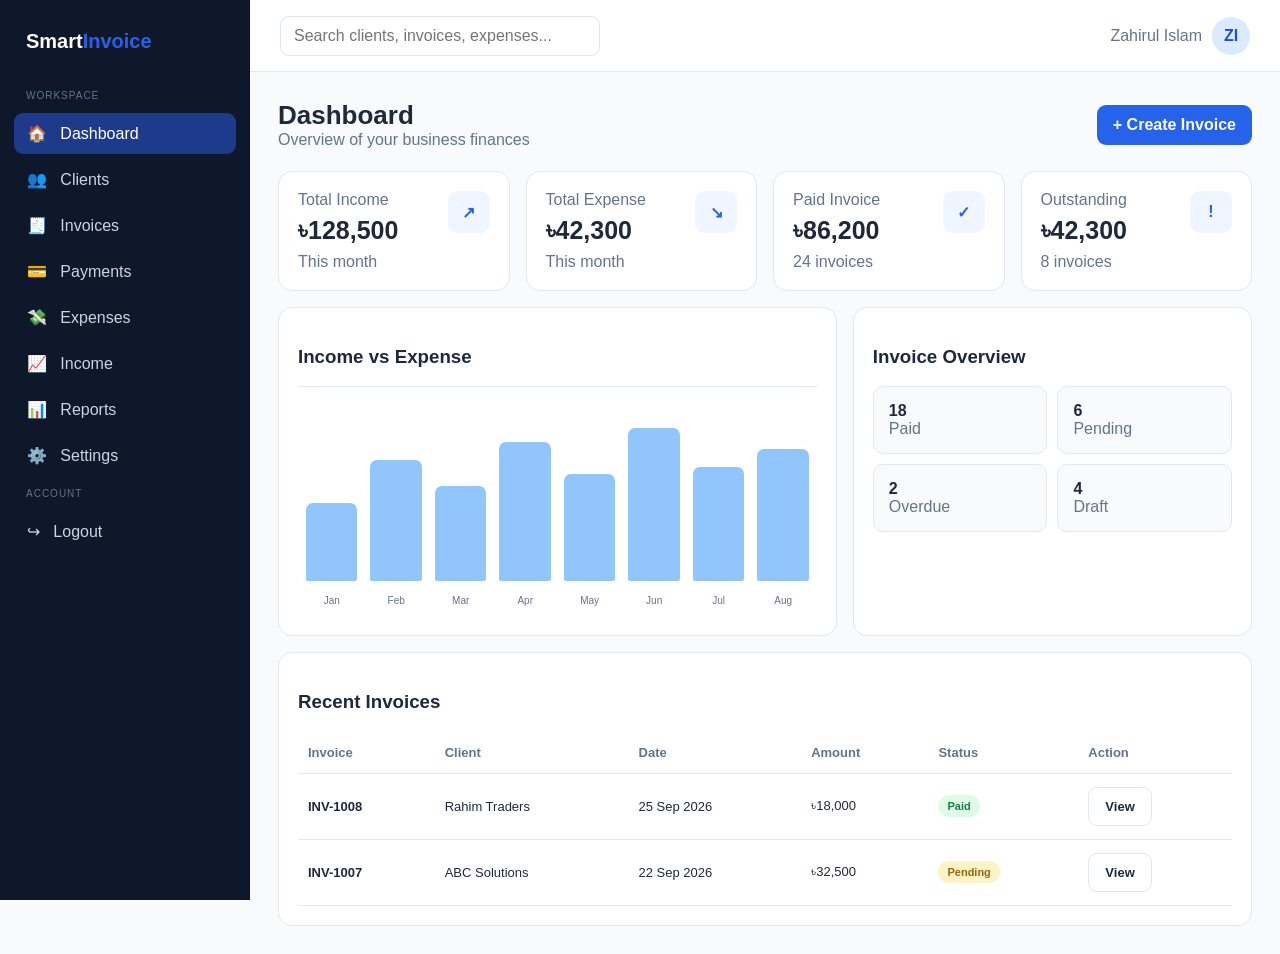
==== pages/dashboard.html @ b7dd2380 "Add files via upload" ====
<!DOCTYPE html>
<html lang="en">
<head>
    <meta charset="UTF-8">
    <meta name="viewport" content="width=device-width, initial-scale=1.0">
    <title>Dashboard — SmartInvoice</title>

    <link rel="stylesheet" href="../assets/css/style.css">
</head>

<body>
    <div class="app">
        
    <aside class="sidebar" id="sidebar">
        <div class="sidebar-logo">
            Smart<span>Invoice</span>
        </div>

        <div class="nav-title">Workspace</div>

        <nav class="nav">
            <button data-page="dashboard" onclick="location.href='dashboard.html'">🏠 &nbsp; Dashboard</button>
            <button data-page="clients" onclick="location.href='clients.html'">👥 &nbsp; Clients</button>
            <button data-page="invoices" onclick="location.href='invoices.html'">🧾 &nbsp; Invoices</button>
            <button data-page="payments" onclick="location.href='payments.html'">💳 &nbsp; Payments</button>
            <button data-page="expenses" onclick="location.href='expenses.html'">💸 &nbsp; Expenses</button>
            <button data-page="income" onclick="location.href='income.html'">📈 &nbsp; Income</button>
            <button data-page="reports" onclick="location.href='reports.html'">📊 &nbsp; Reports</button>
            <button data-page="settings" onclick="location.href='settings.html'">⚙️ &nbsp; Settings</button>
        </nav>

        <div class="nav-title">Account</div>

        <nav class="nav">
            <button onclick="SmartInvoice.logout()">↪ &nbsp; Logout</button>
        </nav>
    </aside>
    

        <main class="main">
            <header class="topbar">
                <div class="topbar-left">
                    <button
                        class="mobile-menu"
                        onclick="SmartInvoice.toggleSidebar()"
                    >
                        ☰
                    </button>

                    <input
                        class="search"
                        type="search"
                        placeholder="Search clients, invoices, expenses..."
                    >
                </div>

                <div class="profile">
                    <span class="muted">Zahirul Islam</span>

                    <div class="avatar">
                        ZI
                    </div>
                </div>
            </header>

            <div class="content">
                
<div class="titlebar">
    <div>
        <h1>Dashboard</h1>
        <div class="muted">Overview of your business finances</div>
    </div>

    <button class="btn btn-primary" onclick="SmartInvoice.toast('Create Invoice selected')">
        + Create Invoice
    </button>
</div>

<div class="cards">
    <div class="card metric">
        <div>
            <div class="muted">Total Income</div>
            <h2>৳128,500</h2>
            <div class="muted">This month</div>
        </div>
        <div class="metric-icon">↗</div>
    </div>

    <div class="card metric">
        <div>
            <div class="muted">Total Expense</div>
            <h2>৳42,300</h2>
            <div class="muted">This month</div>
        </div>
        <div class="metric-icon">↘</div>
    </div>

    <div class="card metric">
        <div>
            <div class="muted">Paid Invoice</div>
            <h2>৳86,200</h2>
            <div class="muted">24 invoices</div>
        </div>
        <div class="metric-icon">✓</div>
    </div>

    <div class="card metric">
        <div>
            <div class="muted">Outstanding</div>
            <h2>৳42,300</h2>
            <div class="muted">8 invoices</div>
        </div>
        <div class="metric-icon">!</div>
    </div>
</div>

<div class="grid-2">
    <div class="card">
        <h3>Income vs Expense</h3>

        <div class="chart">
            <div class="bar" style="height:45%"><span>Jan</span></div>
            <div class="bar" style="height:70%"><span>Feb</span></div>
            <div class="bar" style="height:55%"><span>Mar</span></div>
            <div class="bar" style="height:80%"><span>Apr</span></div>
            <div class="bar" style="height:62%"><span>May</span></div>
            <div class="bar" style="height:88%"><span>Jun</span></div>
            <div class="bar" style="height:66%"><span>Jul</span></div>
            <div class="bar" style="height:76%"><span>Aug</span></div>
        </div>
    </div>

    <div class="card">
        <h3>Invoice Overview</h3>

        <div class="quick-grid">
            <div class="quick-card">
                <b>18</b>
                <div class="muted">Paid</div>
            </div>

            <div class="quick-card">
                <b>6</b>
                <div class="muted">Pending</div>
            </div>

            <div class="quick-card">
                <b>2</b>
                <div class="muted">Overdue</div>
            </div>

            <div class="quick-card">
                <b>4</b>
                <div class="muted">Draft</div>
            </div>
        </div>
    </div>
</div>

<div class="card" style="margin-top:16px">
    <h3>Recent Invoices</h3>

    <div class="table-card">
        <table>
            <thead>
                <tr>
                    <th>Invoice</th>
                    <th>Client</th>
                    <th>Date</th>
                    <th>Amount</th>
                    <th>Status</th>
                    <th>Action</th>
                </tr>
            </thead>

            <tbody>
                <tr>
                    <td><b>INV-1008</b></td>
                    <td>Rahim Traders</td>
                    <td>25 Sep 2026</td>
                    <td>৳18,000</td>
                    <td><span class="status paid">Paid</span></td>
                    <td><button class="btn btn-outline" onclick="SmartInvoice.toast('Invoice opened')">View</button></td>
                </tr>

                <tr>
                    <td><b>INV-1007</b></td>
                    <td>ABC Solutions</td>
                    <td>22 Sep 2026</td>
                    <td>৳32,500</td>
                    <td><span class="status pending">Pending</span></td>
                    <td><button class="btn btn-outline" onclick="SmartInvoice.toast('Invoice opened')">View</button></td>
                </tr>
            </tbody>
        </table>
    </div>
</div>

            </div>
        </main>
    </div>

    <div id="toast" class="toast"></div>

    <script src="../assets/js/api.js"></script>
    <script src="../assets/js/auth.js"></script>
    <script src="../assets/js/app.js"></script>
</body>
</html>
---- assets/css/style.css ----
:root {
    --primary: #2563eb;
    --dark: #0f172a;
    --background: #f8fafc;
    --card: #ffffff;
    --text: #1e293b;
    --muted: #64748b;
    --border: #e2e8f0;
    --success: #16a34a;
    --warning: #f59e0b;
    --danger: #dc2626;
}

* {
    box-sizing: border-box;
}

body {
    margin: 0;
    font-family: Arial, sans-serif;
    background: var(--background);
    color: var(--text);
}

button,
input,
select,
textarea {
    font: inherit;
}

button {
    cursor: pointer;
}

a {
    color: inherit;
    text-decoration: none;
}

.hidden {
    display: none !important;
}

.btn {
    border: 0;
    border-radius: 9px;
    padding: 11px 16px;
    font-weight: 700;
}

.btn-primary {
    background: var(--primary);
    color: #fff;
}

.btn-secondary {
    background: #eef2ff;
    color: #1d4ed8;
}

.btn-outline {
    background: #fff;
    color: var(--text);
    border: 1px solid var(--border);
}

.full-btn {
    width: 100%;
}

.login-page {
    min-height: 100vh;
    display: grid;
    place-items: center;
    padding: 20px;
    background: linear-gradient(135deg, #eff6ff, #f8fafc);
}

.login-box {
    width: min(430px, 100%);
    background: #fff;
    border: 1px solid var(--border);
    border-radius: 18px;
    padding: 32px;
    box-shadow: 0 20px 60px rgba(15, 23, 42, 0.10);
}

.logo {
    font-size: 25px;
    font-weight: 800;
    margin-bottom: 24px;
}

.logo span,
.sidebar-logo span {
    color: var(--primary);
}

.login-box h1 {
    margin: 0 0 8px;
    font-size: 28px;
}

.subtitle,
.muted {
    color: var(--muted);
}

.subtitle {
    font-size: 14px;
    margin-bottom: 24px;
}

.field {
    margin-bottom: 15px;
}

.field label {
    display: block;
    font-size: 13px;
    font-weight: 700;
    margin-bottom: 7px;
}

.field input,
.field select,
.field textarea {
    width: 100%;
    border: 1px solid var(--border);
    border-radius: 9px;
    padding: 11px 12px;
    background: #fff;
    outline: none;
}

.field input:focus,
.field select:focus,
.field textarea:focus {
    border-color: var(--primary);
}

.switch-text {
    text-align: center;
    color: var(--muted);
    font-size: 13px;
    margin-top: 18px;
}

.link-btn {
    border: 0;
    background: none;
    color: var(--primary);
    font-weight: 700;
    padding: 0;
}

.app {
    min-height: 100vh;
}

.sidebar {
    position: fixed;
    top: 0;
    left: 0;
    bottom: 0;
    width: 250px;
    background: var(--dark);
    color: #fff;
    padding: 22px 14px;
    z-index: 20;
}

.sidebar-logo {
    padding: 8px 12px 25px;
    font-size: 20px;
    font-weight: 800;
}

.nav-title {
    color: #64748b;
    font-size: 10px;
    text-transform: uppercase;
    letter-spacing: 1px;
    padding: 12px;
}

.nav {
    display: grid;
    gap: 5px;
}

.nav button {
    width: 100%;
    border: 0;
    background: transparent;
    color: #cbd5e1;
    text-align: left;
    padding: 11px 13px;
    border-radius: 9px;
}

.nav button:hover,
.nav button.active {
    background: #1e3a8a;
    color: #fff;
}

.main {
    margin-left: 250px;
    min-height: 100vh;
}

.topbar {
    height: 72px;
    background: #fff;
    border-bottom: 1px solid var(--border);
    display: flex;
    align-items: center;
    justify-content: space-between;
    padding: 0 30px;
    position: sticky;
    top: 0;
    z-index: 10;
}

.topbar-left {
    display: flex;
    align-items: center;
    gap: 12px;
}

.search {
    width: 320px;
    border: 1px solid var(--border);
    border-radius: 9px;
    padding: 10px 13px;
}

.profile {
    display: flex;
    align-items: center;
    gap: 10px;
}

.avatar {
    width: 38px;
    height: 38px;
    border-radius: 50%;
    display: grid;
    place-items: center;
    background: #dbeafe;
    color: #1d4ed8;
    font-weight: 800;
}

.content {
    padding: 28px;
    max-width: 1500px;
    margin: auto;
}

.titlebar {
    display: flex;
    justify-content: space-between;
    align-items: center;
    gap: 15px;
    margin-bottom: 22px;
}

.titlebar h1 {
    margin: 0;
    font-size: 26px;
}

.cards {
    display: grid;
    grid-template-columns: repeat(4, 1fr);
    gap: 16px;
}

.card {
    background: #fff;
    border: 1px solid var(--border);
    border-radius: 14px;
    padding: 19px;
}

.metric {
    display: flex;
    justify-content: space-between;
}

.metric h2 {
    margin: 7px 0;
    font-size: 25px;
}

.metric-icon {
    width: 42px;
    height: 42px;
    border-radius: 10px;
    background: #eff6ff;
    color: var(--primary);
    display: grid;
    place-items: center;
    font-weight: 800;
}

.grid-2 {
    display: grid;
    grid-template-columns: 1.4fr 1fr;
    gap: 16px;
    margin-top: 16px;
}

.chart {
    height: 230px;
    display: flex;
    align-items: end;
    gap: 13px;
    padding: 20px 8px 35px;
    border-top: 1px solid var(--border);
}

.bar {
    flex: 1;
    background: #93c5fd;
    border-radius: 7px 7px 2px 2px;
    min-height: 25px;
    position: relative;
}

.bar span {
    position: absolute;
    bottom: -25px;
    left: 50%;
    transform: translateX(-50%);
    font-size: 10px;
    color: var(--muted);
}

.quick-grid {
    display: grid;
    grid-template-columns: repeat(2, 1fr);
    gap: 10px;
}

.quick-card {
    background: #f8fafc;
    border: 1px solid var(--border);
    border-radius: 10px;
    padding: 15px;
}

.table-card {
    overflow-x: auto;
}

table {
    width: 100%;
    border-collapse: collapse;
}

th,
td {
    text-align: left;
    padding: 13px 10px;
    border-bottom: 1px solid var(--border);
    font-size: 13px;
    white-space: nowrap;
}

th {
    color: var(--muted);
    font-weight: 600;
}

.status {
    display: inline-block;
    padding: 5px 9px;
    border-radius: 999px;
    font-size: 11px;
    font-weight: 700;
}

.paid {
    background: #dcfce7;
    color: #15803d;
}

.pending {
    background: #fef3c7;
    color: #a16207;
}

.overdue {
    background: #fee2e2;
    color: #b91c1c;
}

.draft {
    background: #f1f5f9;
    color: #475569;
}

.toolbar {
    display: flex;
    gap: 10px;
    flex-wrap: wrap;
    margin-bottom: 16px;
}

.toolbar input,
.toolbar select {
    border: 1px solid var(--border);
    border-radius: 9px;
    padding: 10px 12px;
    background: #fff;
}

.toolbar input {
    min-width: 240px;
}

.form-grid {
    display: grid;
    grid-template-columns: repeat(2, 1fr);
    gap: 16px;
}

.full {
    grid-column: 1 / -1;
}

.toast {
    position: fixed;
    right: 25px;
    bottom: 25px;
    background: var(--dark);
    color: #fff;
    padding: 12px 17px;
    border-radius: 10px;
    display: none;
    z-index: 100;
}

.toast.show {
    display: block;
}

.mobile-menu {
    display: none;
    border: 0;
    background: none;
    font-size: 23px;
}

@media (max-width: 1000px) {
    .cards {
        grid-template-columns: repeat(2, 1fr);
    }

    .grid-2 {
        grid-template-columns: 1fr;
    }
}

@media (max-width: 720px) {
    .sidebar {
        transform: translateX(-100%);
        transition: 0.2s;
    }

    .sidebar.open {
        transform: translateX(0);
    }

    .main {
        margin-left: 0;
    }

    .mobile-menu {
        display: block;
    }

    .search {
        display: none;
    }

    .topbar {
        padding: 0 15px;
    }

    .content {
        padding: 18px;
    }

    .cards,
    .form-grid {
        grid-template-columns: 1fr;
    }

    .titlebar {
        align-items: flex-start;
        flex-direction: column;
    }
}
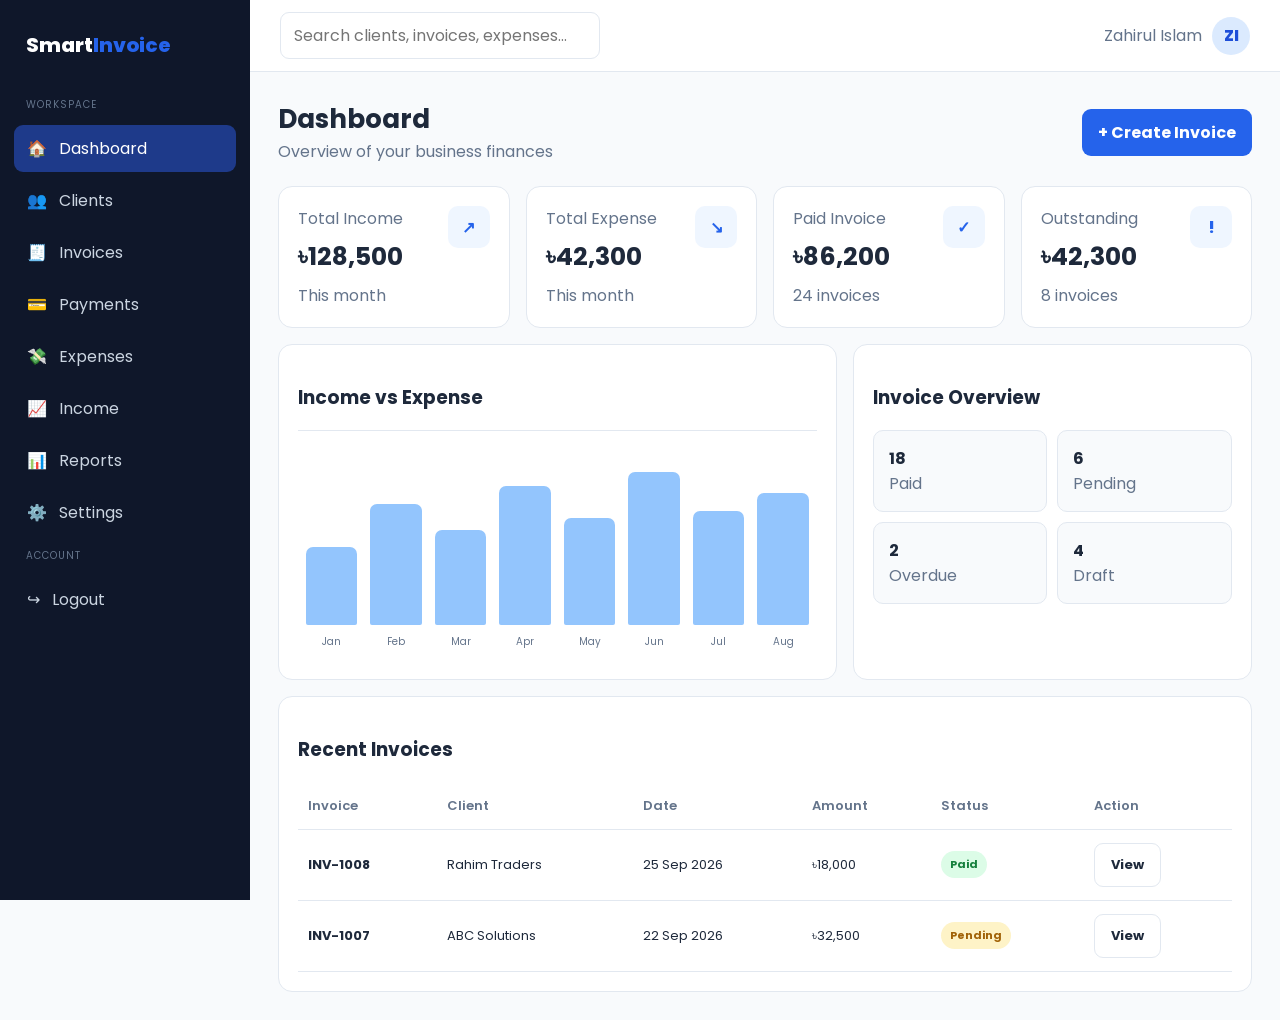
==== commit e5b6301f: "Add files via upload" ====
--- a/pages/dashboard.html
+++ b/pages/dashboard.html
@@ -71,7 +71,7 @@
         <div class="muted">Overview of your business finances</div>
     </div>
 
-    <button class="btn btn-primary" onclick="SmartInvoice.toast('Create Invoice selected')">
+    <button class="btn btn-primary" onclick="location.href='create-invoice.html'">
         + Create Invoice
     </button>
 </div>
--- a/assets/css/style.css
+++ b/assets/css/style.css
@@ -1,3 +1,5 @@
+@import url("https://fonts.googleapis.com/css2?family=Poppins:wght@400;500;600;700;800&display=swap");
+
 
 :root {
     --primary: #2563eb;
@@ -18,7 +20,7 @@
 
 body {
     margin: 0;
-    font-family: Arial, sans-serif;
+    font-family: "Poppins", Arial, sans-serif;
     background: var(--background);
     color: var(--text);
 }
